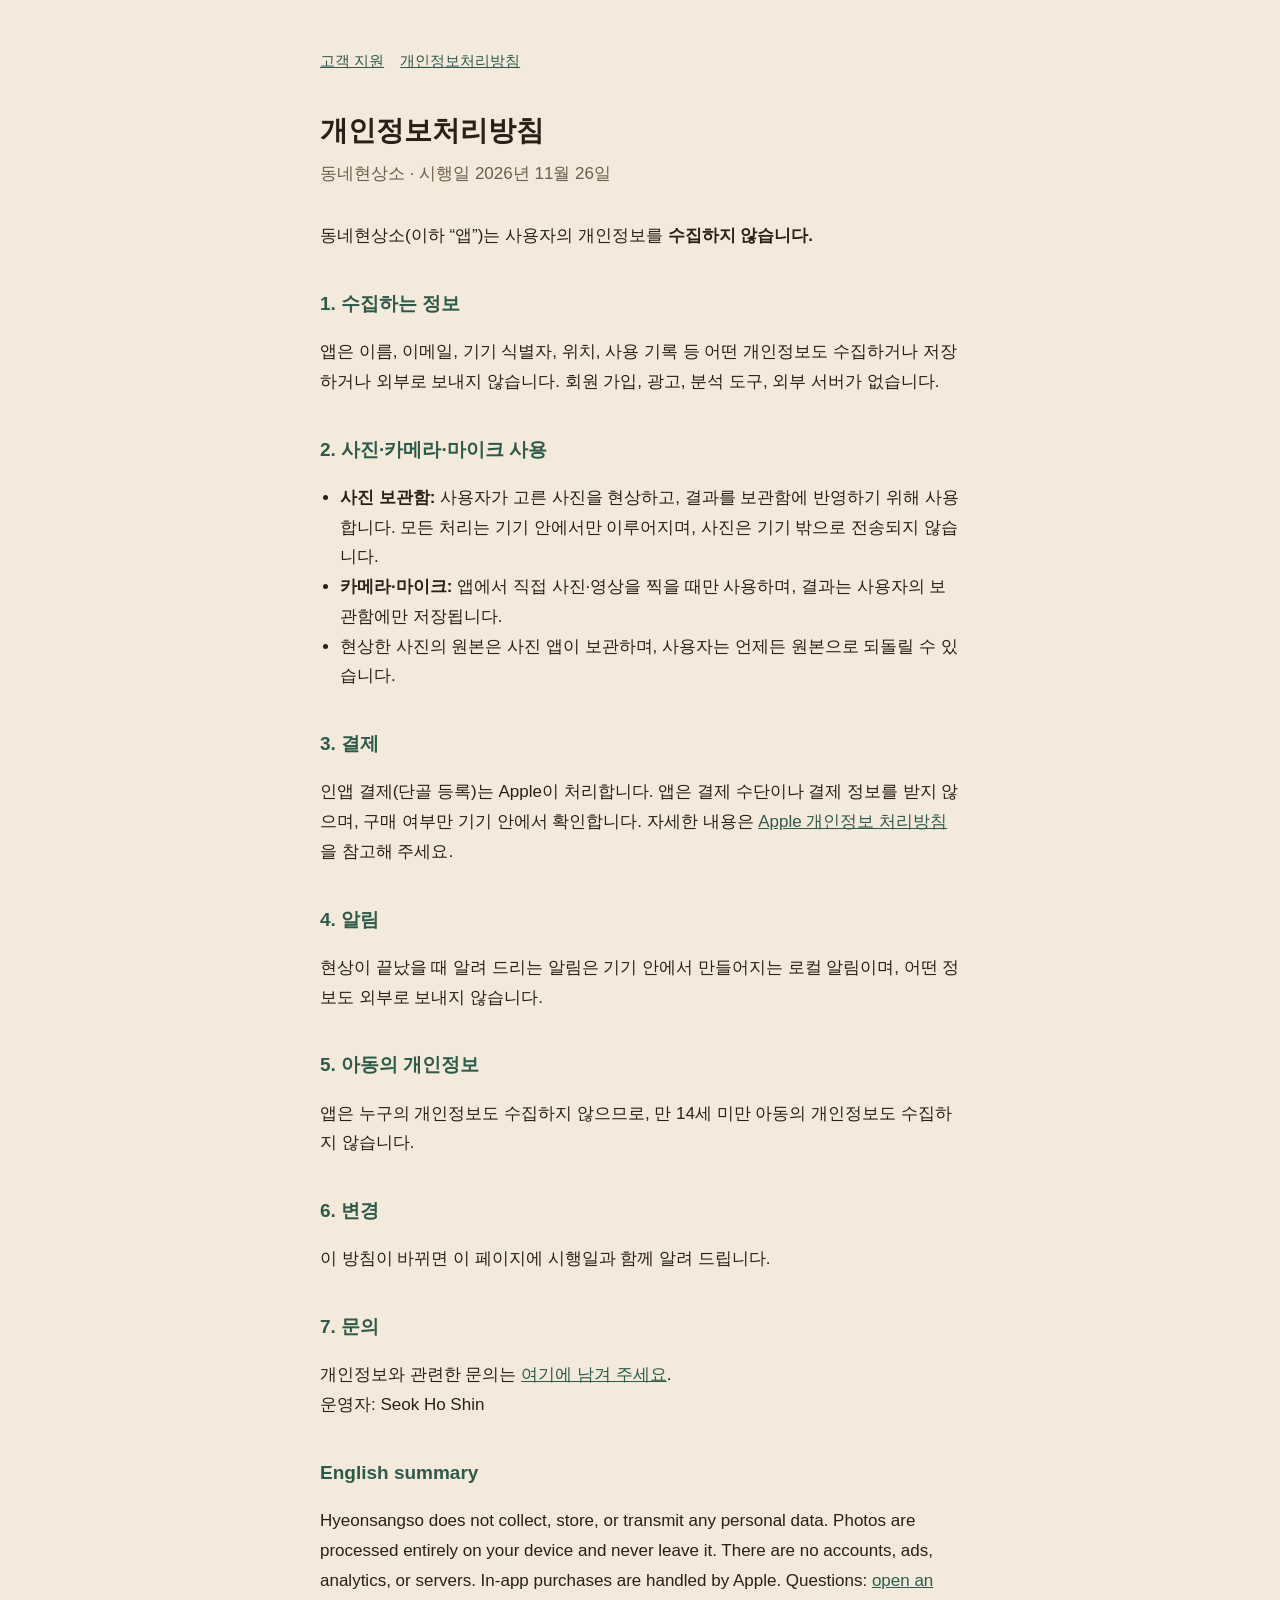
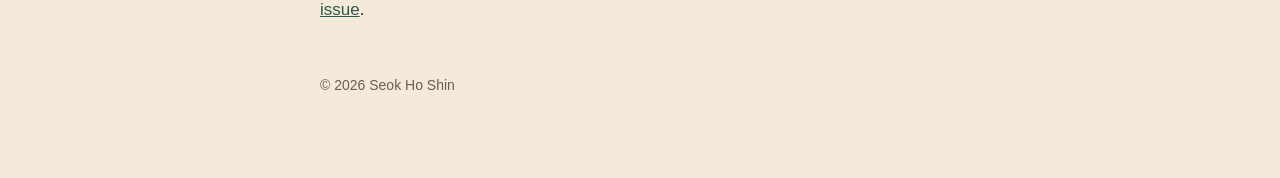
==== hyeonsangso/privacy.html @ 8cf860a0 "동네현상소 고객 지원·개인정보처리방침" ====
<!doctype html>
<html lang="ko"><head><meta charset="utf-8"><meta name="viewport" content="width=device-width,initial-scale=1">
<title>동네현상소 개인정보처리방침</title><link rel="stylesheet" href="style.css"></head>
<body><main>
<nav><a href="./">고객 지원</a><a href="privacy.html">개인정보처리방침</a></nav>
<h1>개인정보처리방침</h1>
<p class="sub">동네현상소 · 시행일 2026년 11월 26일</p>

<p>동네현상소(이하 “앱”)는 사용자의 개인정보를 <b>수집하지 않습니다.</b></p>

<h2>1. 수집하는 정보</h2>
<p>앱은 이름, 이메일, 기기 식별자, 위치, 사용 기록 등 어떤 개인정보도 수집하거나 저장하거나 외부로 보내지 않습니다. 회원 가입, 광고, 분석 도구, 외부 서버가 없습니다.</p>

<h2>2. 사진·카메라·마이크 사용</h2>
<ul>
<li><b>사진 보관함:</b> 사용자가 고른 사진을 현상하고, 결과를 보관함에 반영하기 위해 사용합니다. 모든 처리는 기기 안에서만 이루어지며, 사진은 기기 밖으로 전송되지 않습니다.</li>
<li><b>카메라·마이크:</b> 앱에서 직접 사진·영상을 찍을 때만 사용하며, 결과는 사용자의 보관함에만 저장됩니다.</li>
<li>현상한 사진의 원본은 사진 앱이 보관하며, 사용자는 언제든 원본으로 되돌릴 수 있습니다.</li>
</ul>

<h2>3. 결제</h2>
<p>인앱 결제(단골 등록)는 Apple이 처리합니다. 앱은 결제 수단이나 결제 정보를 받지 않으며, 구매 여부만 기기 안에서 확인합니다. 자세한 내용은 <a href="https://www.apple.com/kr/legal/privacy/">Apple 개인정보 처리방침</a>을 참고해 주세요.</p>

<h2>4. 알림</h2>
<p>현상이 끝났을 때 알려 드리는 알림은 기기 안에서 만들어지는 로컬 알림이며, 어떤 정보도 외부로 보내지 않습니다.</p>

<h2>5. 아동의 개인정보</h2>
<p>앱은 누구의 개인정보도 수집하지 않으므로, 만 14세 미만 아동의 개인정보도 수집하지 않습니다.</p>

<h2>6. 변경</h2>
<p>이 방침이 바뀌면 이 페이지에 시행일과 함께 알려 드립니다.</p>

<h2>7. 문의</h2>
<p>개인정보와 관련한 문의는 <a href="https://github.com/logicalbeat/logicalbeat.github.io/issues/new?labels=hyeonsangso&title=%5B%EB%8F%99%EB%84%A4%ED%98%84%EC%83%81%EC%86%8C%5D%20">여기에 남겨 주세요</a>.<br>운영자: Seok Ho Shin</p>

<h2>English summary</h2>
<p>Hyeonsangso does not collect, store, or transmit any personal data. Photos are processed entirely on your device and never leave it. There are no accounts, ads, analytics, or servers. In-app purchases are handled by Apple. Questions: <a href="https://github.com/logicalbeat/logicalbeat.github.io/issues/new?labels=hyeonsangso&title=%5B%EB%8F%99%EB%84%A4%ED%98%84%EC%83%81%EC%86%8C%5D%20">open an issue</a>.</p>

<footer>© 2026 Seok Ho Shin</footer>
</main></body></html>
---- hyeonsangso/style.css ----
:root{--paper:#F3EADB;--card:#FBF6EC;--ink:#2A2018;--muted:#6E5D4C;--green:#2E5A4A;--line:#E2D4BE}
*{box-sizing:border-box}
body{margin:0;background:var(--paper);color:var(--ink);font:17px/1.75 -apple-system,"Apple SD Gothic Neo","Noto Sans KR",sans-serif}
main{max-width:680px;margin:0 auto;padding:48px 20px 80px}
h1{font-size:28px;margin:0 0 4px}
.sub{color:var(--muted);margin:0 0 32px}
h2{font-size:19px;margin:36px 0 8px;color:var(--green)}
section{background:var(--card);border:1px solid var(--line);border-radius:12px;padding:4px 20px 16px;margin:20px 0}
a{color:var(--green)}
nav{margin-bottom:32px;font-size:15px}
nav a{margin-right:16px}
footer{margin-top:48px;color:var(--muted);font-size:14px}
ul{padding-left:20px}
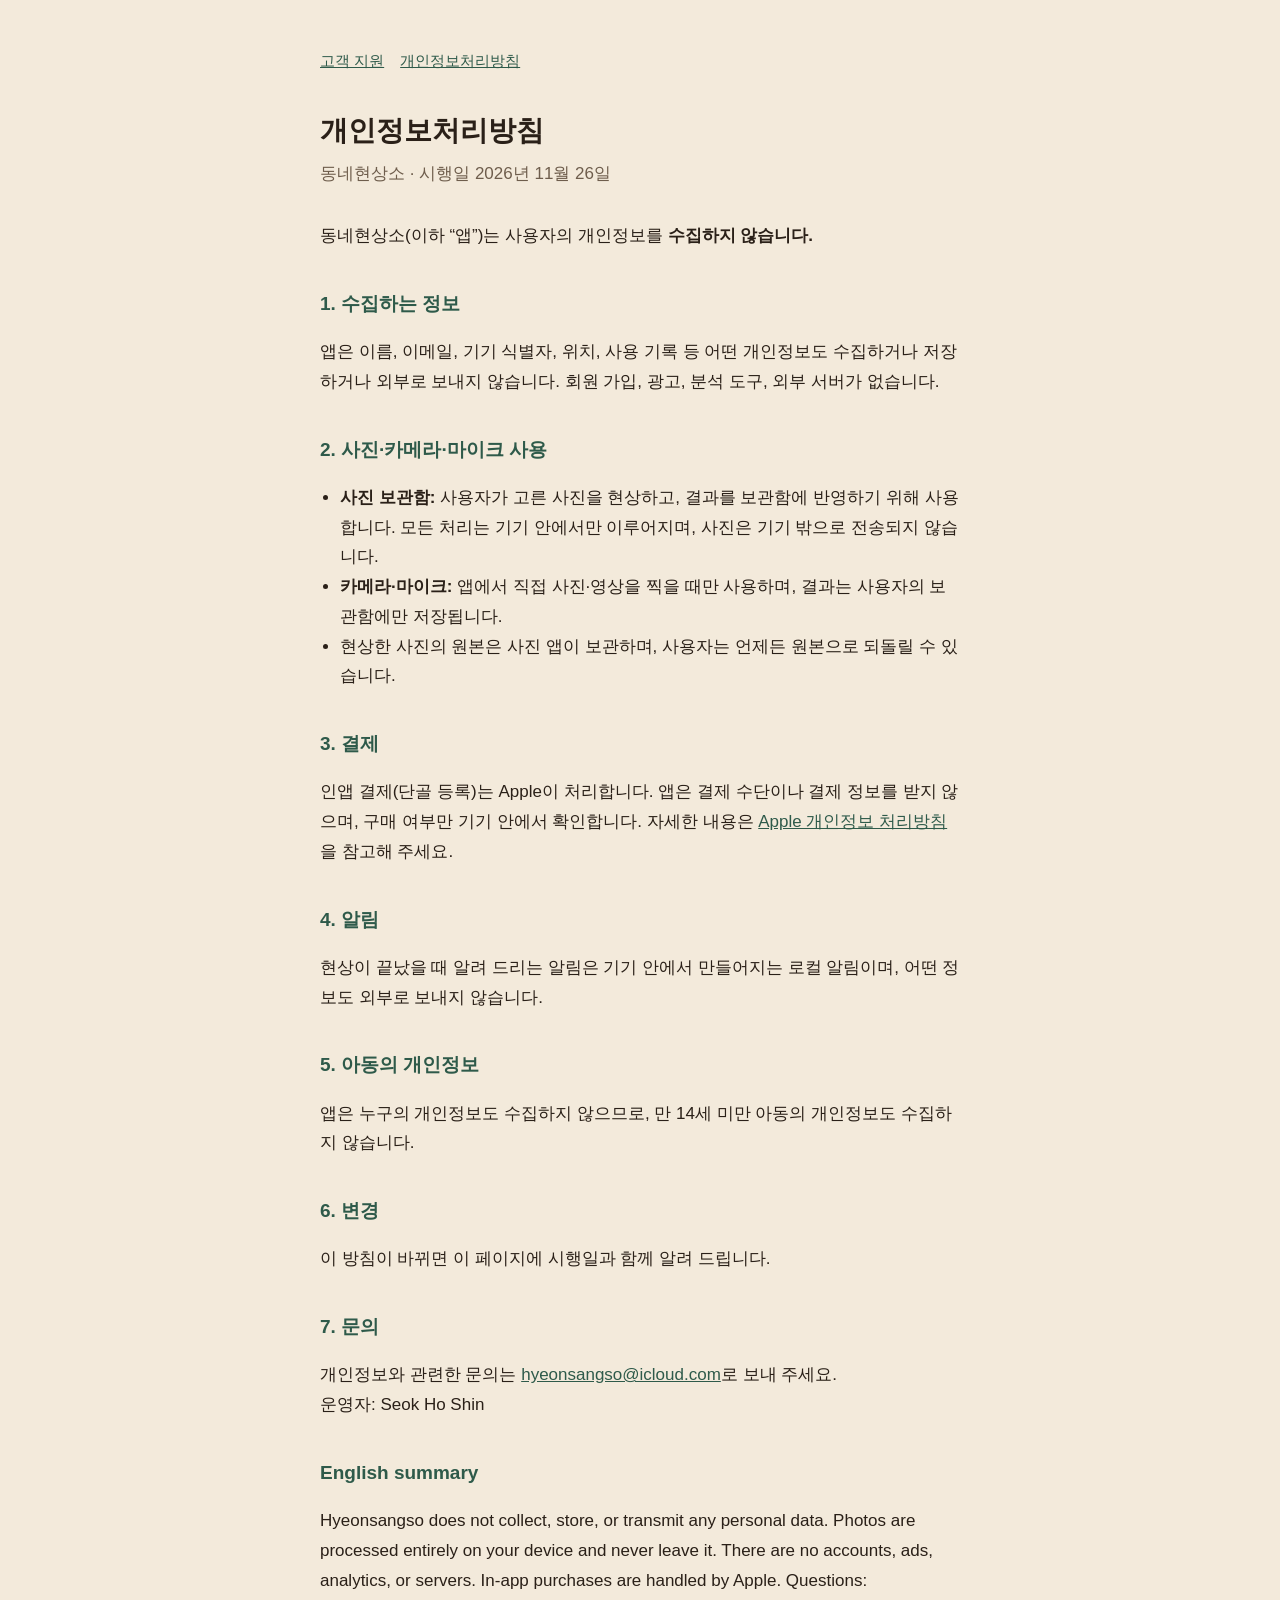
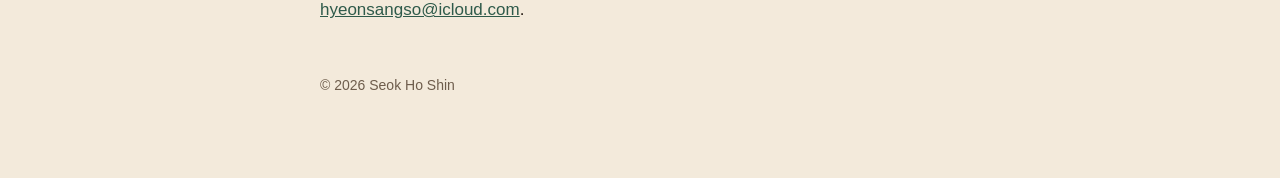
==== commit 2cdcf07a: "동네현상소: 문의를 메일로 (hyeonsangso@icloud.com)" ====
--- a/hyeonsangso/privacy.html
+++ b/hyeonsangso/privacy.html
@@ -31,10 +31,10 @@
 <p>이 방침이 바뀌면 이 페이지에 시행일과 함께 알려 드립니다.</p>
 
 <h2>7. 문의</h2>
-<p>개인정보와 관련한 문의는 <a href="https://github.com/logicalbeat/logicalbeat.github.io/issues/new?labels=hyeonsangso&title=%5B%EB%8F%99%EB%84%A4%ED%98%84%EC%83%81%EC%86%8C%5D%20">여기에 남겨 주세요</a>.<br>운영자: Seok Ho Shin</p>
+<p>개인정보와 관련한 문의는 <a href="mailto:hyeonsangso@icloud.com">hyeonsangso@icloud.com</a>로 보내 주세요.<br>운영자: Seok Ho Shin</p>
 
 <h2>English summary</h2>
-<p>Hyeonsangso does not collect, store, or transmit any personal data. Photos are processed entirely on your device and never leave it. There are no accounts, ads, analytics, or servers. In-app purchases are handled by Apple. Questions: <a href="https://github.com/logicalbeat/logicalbeat.github.io/issues/new?labels=hyeonsangso&title=%5B%EB%8F%99%EB%84%A4%ED%98%84%EC%83%81%EC%86%8C%5D%20">open an issue</a>.</p>
+<p>Hyeonsangso does not collect, store, or transmit any personal data. Photos are processed entirely on your device and never leave it. There are no accounts, ads, analytics, or servers. In-app purchases are handled by Apple. Questions: <a href="mailto:hyeonsangso@icloud.com">hyeonsangso@icloud.com</a>.</p>
 
 <footer>© 2026 Seok Ho Shin</footer>
 </main></body></html>
